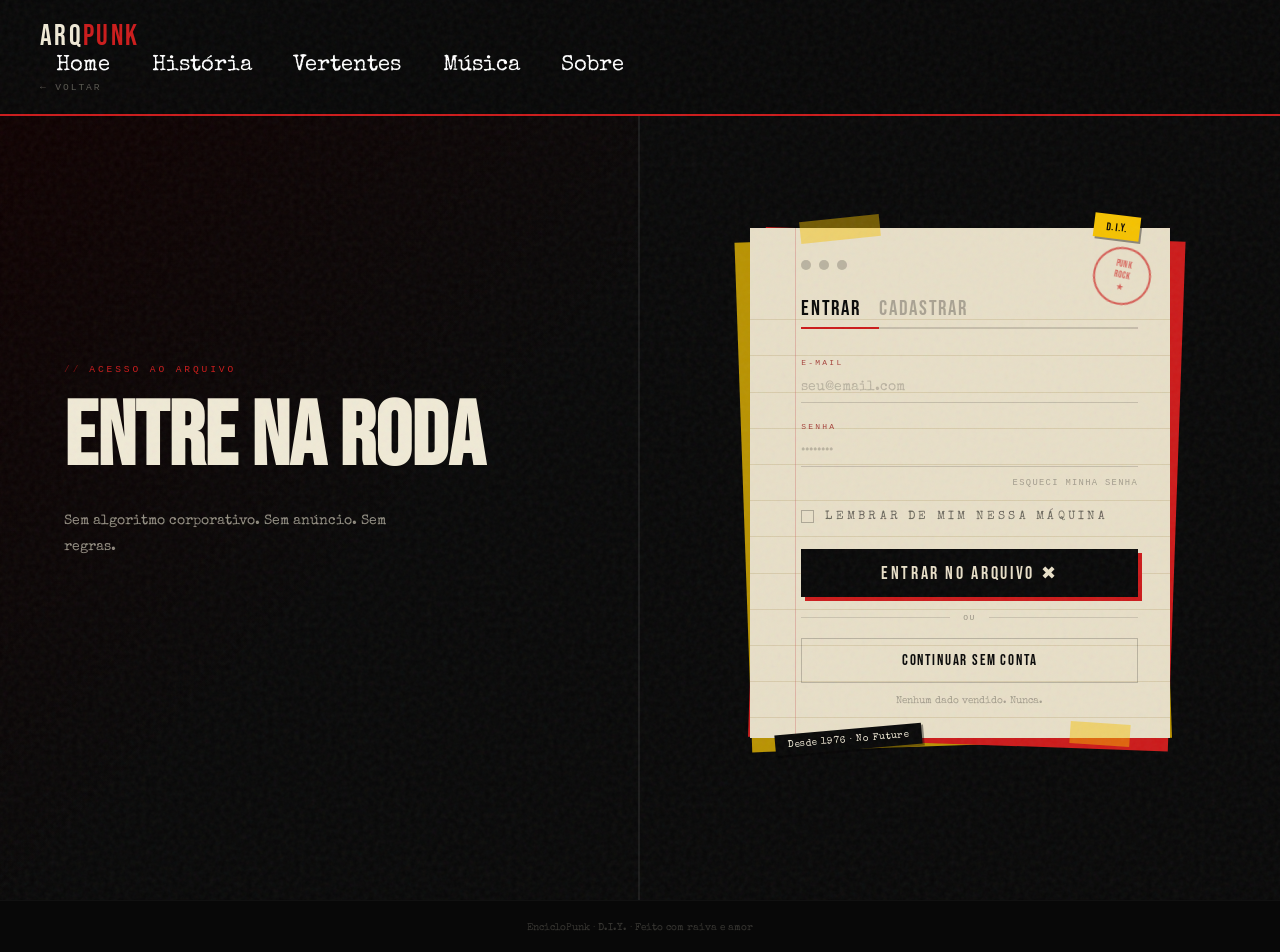
==== autenticacao.html @ 1556c8ba "Atualização home" ====
<!DOCTYPE html>
<html lang="pt-BR">
<head>
    <meta charset="UTF-8">
    <meta name="viewport" content="width=device-width, initial-scale=1.0">
    <link rel="stylesheet" href="styleautent.css">
    <link rel="shortcut icon" href="img/logobranca.png" type="image/x-icon">
    <title>Autentique-se | Enciclopunk</title>
    <link rel="preconnect" href="https://fonts.googleapis.com">
    <link rel="preconnect" href="https://fonts.gstatic.com" crossorigin>
    <link href="https://fonts.googleapis.com/css2?family=Special+Elite&display=swap" rel="stylesheet">
    <link href="https://fonts.googleapis.com/css2?family=Bebas+Neue&family=Special+Elite&display=swap" rel="stylesheet">
</head>
<body>
    <body>

  <header class="header">
        <section>
        <a href="index.html" class="logo">Arq<span>Punk</span></a>

        <nav class="navbar">
            <a href="./index.html">Home</a>
            <a href="./historia.html">História</a>
            <a href="./vertentes.html">Vertentes</a>
            <a href="./musica.html">Música</a>
            <a href="./sobre.html">Sobre</a>
        </nav>

        <a href="index.html" class="back-link">← Voltar</a>
           
        </div>
    </header>
 
<main>
 
  <!-- ESQUERDA -->
  <div class="left-panel">
    <div class="manifesto-tag">Acesso ao arquivo</div>
    <h1 class="manifesto-title">
      <span class="line-white">ENTRE NA RODA</span>
    </h1>
    <p class="manifesto-text">
      Sem algoritmo corporativo. Sem anúncio. Sem regras.
    </p>
    
  </div>
 
  <!-- DIREITA -->
  <div class="right-panel">
    <div class="card-wrapper">
      <div class="card-shadow-yellow"></div>
      <div class="card-shadow-red"></div>
      <div class="tape t1"></div>
      <div class="tape t2"></div>
      <div class="sticker s1">D.I.Y.</div>
      <div class="sticker s2">Desde 1976 · No Future</div>
 
      <div class="card">
        <div class="stamp">PUNK<br>ROCK<br>★</div>
        <div class="card-inner">
          <div class="holes">
            <div class="hole"></div><div class="hole"></div><div class="hole"></div>
          </div>
 
          <div class="tabs">
            <button class="tab active" onclick="switchTab('login')">Entrar</button>
            <button class="tab" onclick="switchTab('cadastro')">Cadastrar</button>
          </div>
 
          <!-- ===== LOGIN ===== -->
          <form class="form active" id="form-login" onsubmit="return false;">
            <div class="field">
              <label>E-mail</label>
              <input type="email" placeholder="seu@email.com">
            </div>
            <div class="field">
              <label>Senha</label>
              <input type="password" placeholder="••••••••">
            </div>
            <a href="#" class="form-link">Esqueci minha senha</a>
            <div class="check-row">
              <input type="checkbox" id="lembrar">
              <label class="check-text" for="lembrar">Lembrar de mim nessa máquina</label>
            </div>
            <button class="btn-submit">Entrar no Arquivo ✖</button>
            <div class="sep"><span>ou</span></div>
            <button class="btn-ghost" type="button">Continuar sem conta</button>
            <p class="form-note">Nenhum dado vendido. Nunca.</p>
          </form>
 
          <!-- ===== CADASTRO ===== -->
          <form class="form" id="form-cadastro" onsubmit="return false;">
 
            <!-- Indicador de steps -->
            <div class="step-indicator visible" id="step-indicator">
              <div class="step-dot active" id="dot-1">1</div>
              <div class="step-line"></div>
              <div class="step-dot" id="dot-2">2</div>
              <div class="step-line"></div>
              <div class="step-dot" id="dot-3">3</div>
              <span class="step-label" id="step-label">Conta</span>
            </div>
 
            <!-- STEP 1 — Dados básicos -->
            <div class="step active" id="step-1">
              <div class="field">
                <label>Como te chamam</label>
                <input type="text" placeholder="Seu nome ou apelido">
              </div>
              <div class="field">
                <label>E-mail</label>
                <input type="email" placeholder="seu@email.com">
              </div>
              <div class="field-row">
                <div class="field">
                  <label>Senha</label>
                  <input type="password" placeholder="Mín. 8 caracteres">
                </div>
                <div class="field">
                  <label>Confirmar</label>
                  <input type="password" placeholder="Repita">
                </div>
              </div>
              <button class="btn-next" type="button" onclick="goStep(2)">Próximo →</button>
            </div>
 
            <!-- STEP 2 — Estilos favoritos -->
            <div class="step" id="step-2">
              <div>
                <div class="tag-section-label">Seus estilos favoritos</div>
                <div class="tag-hint">Selecione quantos quiser</div>
                <div class="tag-cloud" id="estilos-cloud">
                  <button type="button" class="tag-btn" onclick="toggleTag(this)">Punk Clássico</button>
                  <button type="button" class="tag-btn" onclick="toggleTag(this)">Hardcore</button>
                  <button type="button" class="tag-btn" onclick="toggleTag(this)">Oi!</button>
                  <button type="button" class="tag-btn" onclick="toggleTag(this)">Riot Grrrl</button>
                  <button type="button" class="tag-btn" onclick="toggleTag(this)">Crust</button>
                  <button type="button" class="tag-btn" onclick="toggleTag(this)">Street Punk</button>
                  <button type="button" class="tag-btn" onclick="toggleTag(this)">Post-Punk</button>
                  <button type="button" class="tag-btn" onclick="toggleTag(this)">Pop Punk</button>
                  <button type="button" class="tag-btn" onclick="toggleTag(this)">Punk Brasileiro</button>
                  <button type="button" class="tag-btn" onclick="toggleTag(this)">Anarcho Punk</button>
                  <button type="button" class="tag-btn" onclick="toggleTag(this)">Skate Punk</button>
                  <button type="button" class="tag-btn" onclick="toggleTag(this)">UK82</button>
                </div>
              </div>
              <div class="btn-nav-row">
                <button class="btn-back" type="button" onclick="goStep(1)">← Voltar</button>
                <button class="btn-next" type="button" onclick="goStep(3)">Próximo →</button>
              </div>
            </div>
 
            <!-- STEP 3 — Bandas favoritas -->
            <div class="step" id="step-3">
              <div>
                <div class="tag-section-label">Bandas que você curte</div>
                <div class="tag-hint">Clique nas sugestões ou adicione a sua</div>
                <div class="tag-cloud" style="margin-bottom: 0.8rem;" id="bandas-sugestoes">
                  <button type="button" class="tag-btn" onclick="addBandFromSuggestion(this)">Ramones</button>
                  <button type="button" class="tag-btn" onclick="addBandFromSuggestion(this)">Sex Pistols</button>
                  <button type="button" class="tag-btn" onclick="addBandFromSuggestion(this)">The Clash</button>
                  <button type="button" class="tag-btn" onclick="addBandFromSuggestion(this)">Black Flag</button>
                  <button type="button" class="tag-btn" onclick="addBandFromSuggestion(this)">Dead Kennedys</button>
                  <button type="button" class="tag-btn" onclick="addBandFromSuggestion(this)">Misfits</button>
                  <button type="button" class="tag-btn" onclick="addBandFromSuggestion(this)">Bikini Kill</button>
                  <button type="button" class="tag-btn" onclick="addBandFromSuggestion(this)">Ratos de Porão</button>
                  <button type="button" class="tag-btn" onclick="addBandFromSuggestion(this)">Garotos Podres</button>
                  <button type="button" class="tag-btn" onclick="addBandFromSuggestion(this)">Buzzcocks</button>
                </div>
 
                <!-- Campo livre -->
                <div class="field">
                  <label>Adicionar outra banda</label>
                  <div class="band-input-row">
                    <input type="text" id="banda-input" placeholder="Nome da banda..." onkeydown="if(event.key==='Enter'){event.preventDefault();addBand();}">
                    <button type="button" class="add-btn" onclick="addBand()">+ Add</button>
                  </div>
                </div>
 
                <!-- Bandas adicionadas -->
                <div class="added-bands" id="added-bands"></div>
              </div>
 
              <div class="check-row" style="margin-top: 0.3rem;">
                <input type="checkbox" id="termos">
                <label class="check-text" for="termos">
                  Li e aceito os <a href="#">termos</a> — sem letras miúdas, sem armadilha
                </label>
              </div>
 
              <div class="btn-nav-row">
                <button class="btn-back" type="button" onclick="goStep(2)">← Voltar</button>
                <button class="btn-next" type="button" onclick="submitForm()">Criar conta ✖</button>
              </div>
              <p class="form-note">Grátis. Sempre foi, sempre vai ser.</p>
            </div>
 
          </form>
 
        </div>
      </div>
    </div>
  </div>
 
</main>
 
<footer>
  <span class="footer-txt">EncicloPunk · D.I.Y. · Feito com raiva e amor</span>
</footer>
</body>
</html>
---- styleautent.css ----
:root {
    --black: #080808;
    --white: #f0ead6;
    --red: #cc1a1a;
    --yellow: #f5c200;
    --paper: #e8dfc8;
  }
 
  * { margin: 0; padding: 0; box-sizing: border-box; }
 
  body {
    background: var(--black);
    color: var(--white);
    font-family: 'Space Mono', monospace;
    min-height: 100vh;
    overflow-x: hidden;
  }
 
  body::after {
    content: '';
    position: fixed;
    inset: 0;
    background-image: url("data:image/svg+xml,%3Csvg viewBox='0 0 200 200' xmlns='http://www.w3.org/2000/svg'%3E%3Cfilter id='noise'%3E%3CfeTurbulence type='fractalNoise' baseFrequency='0.85' numOctaves='4' stitchTiles='stitch'/%3E%3C/filter%3E%3Crect width='100%25' height='100%25' filter='url(%23noise)' opacity='1'/%3E%3C/svg%3E");
    opacity: 0.06;
    pointer-events: none;
    z-index: 9999;
  }
 
  header {
    position: fixed;
    top: 0; left: 0; right: 0;
    z-index: 100;
    padding: 1.2rem 2.5rem;
    display: flex;
    align-items: center;
    justify-content: space-between;
    border-bottom: 2px solid var(--red);
    background: rgba(8,8,8,0.92);
    backdrop-filter: blur(3px);
  }
 
  .logo {
    font-family: 'Bebas Neue', sans-serif;
    font-size: 1.8rem;
    letter-spacing: 0.08em;
    color: var(--white);
    text-decoration: none;
  }
  .logo span { color: var(--red); }

  .navbar a {
  font-family: "Special Elite", system-ui;
  margin: 0 1rem;
  font-size: 1.4rem;
  color: #fff;
  position: relative;
  text-decoration: none;
}

.navbar a:hover {
  color: var(--vermelho);
  font-size: 1.5rem;
}

.navbar a::after {
  content: '';
  position: absolute;
  bottom: -3px;
  left: 0;
  width: 0;
  height: 1px;
  background: var(--vermelho);
  transition: width 0.3s;
}

.navbar a:hover::after { width: 100%; }
 
  .back-link {
    font-size: 0.6rem;
    letter-spacing: 0.2em;
    text-transform: uppercase;
    color: var(--white);
    text-decoration: none;
    opacity: 0.35;
    transition: opacity 0.2s, color 0.2s;
  }
  .back-link:hover { opacity: 1; color: var(--red); }
 
  main {
    min-height: 100vh;
    display: grid;
    grid-template-columns: 1fr 1fr;
    position: relative;
    z-index: 1;
    padding-top: 65px;
  }
 
  /* ESQUERDA */
  .left-panel {
    display: flex;
    flex-direction: column;
    justify-content: center;
    padding: 4rem 3rem 4rem 4rem;
    border-right: 2px solid #1a1a1a;
    position: relative;
    overflow: hidden;
  }
  .left-panel::before {
    content: '';
    position: absolute; inset: 0;
    background: linear-gradient(135deg, #0f0000 0%, transparent 60%);
    pointer-events: none;
  }
 
  .manifesto-tag {
    font-size: 0.6rem;
    letter-spacing: 0.3em;
    text-transform: uppercase;
    color: var(--red);
    margin-bottom: 1.5rem;
    display: flex;
    align-items: center;
    gap: 0.5rem;
    position: relative;
  }
  .manifesto-tag::before { content: '//'; opacity: 0.5; }
 
  .manifesto-title {
    font-family: 'Bebas Neue', sans-serif;
    font-size: clamp(4rem, 7vw, 7rem);
    line-height: 0.88;
    margin-bottom: 2rem;
    position: relative;
  }
 
  .manifesto-text {
    font-family: 'Special Elite', cursive;
    font-size: 0.9rem;
    line-height: 1.8;
    opacity: 0.6;
    max-width: 340px;
    margin-bottom: 2.5rem;
    position: relative;
  }
 
  /* DIREITA */
  .right-panel {
    display: flex;
    flex-direction: column;
    justify-content: center;
    align-items: center;
    padding: 3rem;
    position: relative;
    overflow-y: auto;
  }
 
  .card-wrapper {
    position: relative;
    width: 100%;
    max-width: 420px;
  }
 
  .card-shadow-yellow {
    position: absolute; inset: 0;
    background: var(--yellow);
    transform: rotate(-2deg) translate(-7px, 7px);
    z-index: 0; opacity: 0.75;
  }
  .card-shadow-red {
    position: absolute; inset: 0;
    background: var(--red);
    transform: rotate(2deg) translate(7px, 6px);
    z-index: 0;
  }
 
  .tape {
    position: absolute;
    background: rgba(245,194,0,0.45);
    z-index: 5; pointer-events: none;
  }
  .tape.t1 { width: 80px; height: 22px; top: -10px; left: 50px; transform: rotate(-6deg); }
  .tape.t2 { width: 60px; height: 22px; bottom: -8px; right: 40px; transform: rotate(4deg); }
 
  .sticker {
    position: absolute;
    font-family: 'Bebas Neue', sans-serif;
    font-size: 0.7rem;
    letter-spacing: 0.1em;
    padding: 0.35rem 0.8rem;
    box-shadow: 2px 2px 0 rgba(0,0,0,0.4);
    z-index: 6; pointer-events: none;
  }
  .sticker.s1 { background: var(--yellow); color: var(--black); top: -13px; right: 30px; transform: rotate(7deg); }
  .sticker.s2 { background: var(--black); color: var(--white); bottom: -13px; left: 25px; transform: rotate(-5deg); font-family: 'Special Elite', cursive; font-size: 0.6rem; letter-spacing: 0.05em; }
 
  .stamp {
    position: absolute;
    top: 1.2rem; right: 1.2rem;
    width: 58px; height: 58px;
    border: 2px solid var(--red);
    border-radius: 50%;
    display: flex; align-items: center; justify-content: center;
    text-align: center;
    font-family: 'Bebas Neue', sans-serif;
    font-size: 0.55rem; color: var(--red);
    letter-spacing: 0.05em;
    transform: rotate(12deg);
    opacity: 0.65; line-height: 1.3;
    z-index: 3; pointer-events: none;
  }
 
  .card {
    position: relative; z-index: 2;
    background: var(--paper);
    color: var(--black);
    padding: 2rem 2rem 2rem 2rem;
    animation: cardIn 0.5s ease forwards;
    overflow: hidden;
  }
 
  @keyframes cardIn {
    from { opacity: 0; transform: translateY(16px) rotate(-0.5deg); }
    to { opacity: 1; transform: translateY(0) rotate(0deg); }
  }
 
  .card::before {
    content: '';
    position: absolute; inset: 0;
    background-image: repeating-linear-gradient(
      transparent, transparent 2.2rem,
      rgba(200,184,144,0.5) 2.2rem,
      rgba(200,184,144,0.5) calc(2.2rem + 1px)
    );
    top: 3.5rem; pointer-events: none;
  }
  .card::after {
    content: '';
    position: absolute; top: 0; bottom: 0; left: 2.8rem;
    width: 1px;
    background: rgba(204,100,100,0.35);
    pointer-events: none;
  }
 
  .card-inner { position: relative; z-index: 1; padding-left: 1.2rem; }
 
  .holes { display: flex; gap: 0.5rem; margin-bottom: 1.2rem; }
  .hole {
    width: 10px; height: 10px;
    border-radius: 50%;
    background: var(--black);
    opacity: 0.2;
    box-shadow: inset 0 1px 3px rgba(0,0,0,0.4);
  }
 
  /* TABS */
  .tabs { display: flex; border-bottom: 2px solid rgba(0,0,0,0.15); margin-bottom: 1.8rem; }
  .tab {
    font-family: 'Bebas Neue', sans-serif;
    font-size: 1.3rem; letter-spacing: 0.08em;
    padding: 0.4rem 1.2rem 0.4rem 0;
    background: transparent; border: none;
    color: var(--black); opacity: 0.28;
    cursor: crosshair; outline: none;
    transition: opacity 0.2s; position: relative;
  }
  .tab.active { opacity: 1; }
  .tab.active::after {
    content: '';
    position: absolute; bottom: -2px; left: 0;
    width: 100%; height: 2px;
    background: var(--red);
  }
  .tab:not(.active):hover { opacity: 0.55; }
 
  /* STEP INDICATOR — só no cadastro */
  .step-indicator {
    display: none;
    align-items: center;
    gap: 0.4rem;
    margin-bottom: 1.4rem;
  }
  .step-indicator.visible { display: flex; }
 
  .step-dot {
    width: 22px; height: 22px;
    border: 1.5px solid rgba(0,0,0,0.2);
    border-radius: 50%;
    display: flex; align-items: center; justify-content: center;
    font-family: 'Bebas Neue', sans-serif;
    font-size: 0.7rem;
    color: var(--black);
    opacity: 0.3;
    transition: all 0.2s;
    cursor: default;
  }
  .step-dot.active { opacity: 1; background: var(--black); color: var(--paper); border-color: var(--black); }
  .step-dot.done { opacity: 1; background: var(--red); color: white; border-color: var(--red); }
 
  .step-line { flex: 1; height: 1px; background: rgba(0,0,0,0.12); }
 
  .step-label {
    font-size: 0.5rem;
    letter-spacing: 0.2em;
    text-transform: uppercase;
    color: var(--black);
    opacity: 0.4;
    font-family: 'Space Mono', monospace;
    margin-left: 0.3rem;
  }
 
  /* FORMS */
  .form { display: none; flex-direction: column; gap: 1.2rem; }
  .form.active { display: flex; animation: formIn 0.25s ease forwards; }
 
  /* STEPS dentro do cadastro */
  .step { display: none; flex-direction: column; gap: 1.2rem; }
  .step.active { display: flex; animation: formIn 0.25s ease forwards; }
 
  @keyframes formIn {
    from { opacity: 0; transform: translateX(6px); }
    to { opacity: 1; transform: translateX(0); }
  }
 
  .field { display: flex; flex-direction: column; gap: 0.3rem; }
 
  label {
    font-size: 0.5rem;
    letter-spacing: 0.28em;
    text-transform: uppercase;
    color: #8a0000;
    font-family: 'Space Mono', monospace;
    opacity: 0.7;
  }
 
  input[type="text"],
  input[type="email"],
  input[type="password"] {
    background: transparent; border: none;
    border-bottom: 1px solid rgba(0,0,0,0.15);
    padding: 0.45rem 0;
    font-family: 'Special Elite', cursive;
    font-size: 1rem; color: var(--black);
    outline: none; transition: border-color 0.2s;
    cursor: text; width: 100%;
  }
  input[type="text"]:focus,
  input[type="email"]:focus,
  input[type="password"]:focus { border-bottom-color: var(--red); }
  input::placeholder { color: rgba(0,0,0,0.2); font-size: 0.85rem; }
 
  .field-row { display: grid; grid-template-columns: 1fr 1fr; gap: 1.2rem; }
 
  .form-link {
    font-size: 0.55rem; letter-spacing: 0.15em;
    text-transform: uppercase; color: var(--black);
    text-decoration: none; opacity: 0.3;
    transition: opacity 0.2s, color 0.2s;
    font-family: 'Space Mono', monospace;
    align-self: flex-end; margin-top: -0.5rem;
  }
  .form-link:hover { opacity: 1; color: var(--red); }
 
  /* TAGS CLICÁVEIS — estilos e bandas */
  .tag-section-label {
    font-size: 0.5rem;
    letter-spacing: 0.28em;
    text-transform: uppercase;
    color: #8a0000;
    font-family: 'Space Mono', monospace;
    opacity: 0.7;
    margin-bottom: 0.1rem;
  }
 
  .tag-hint {
    font-family: 'Special Elite', cursive;
    font-size: 0.65rem;
    opacity: 0.4;
    color: var(--black);
    margin-bottom: 0.6rem;
    margin-top: -0.1rem;
  }
 
  .tag-cloud {
    display: flex;
    flex-wrap: wrap;
    gap: 0.45rem;
  }
 
  .tag-btn {
    border: 1px solid rgba(0,0,0,0.2);
    padding: 0.3rem 0.7rem;
    font-size: 0.6rem;
    letter-spacing: 0.1em;
    text-transform: uppercase;
    cursor: crosshair;
    transition: all 0.15s;
    font-family: 'Space Mono', monospace;
    background: transparent;
    color: var(--black);
    outline: none;
  }
  .tag-btn:hover { border-color: var(--black); background: rgba(0,0,0,0.06); }
  .tag-btn.selected {
    background: var(--black);
    color: var(--paper);
    border-color: var(--black);
    box-shadow: 2px 2px 0 var(--red);
  }
 
  /* Input de banda livre */
  .band-input-row {
    display: flex;
    gap: 0.5rem;
    align-items: flex-end;
  }
  .band-input-row input { flex: 1; }
  .add-btn {
    background: var(--black);
    color: var(--paper);
    border: none;
    padding: 0.45rem 0.8rem;
    font-family: 'Bebas Neue', sans-serif;
    font-size: 0.9rem;
    letter-spacing: 0.08em;
    cursor: crosshair;
    outline: none;
    transition: all 0.15s;
    white-space: nowrap;
    flex-shrink: 0;
  }
  .add-btn:hover { background: var(--red); }
 
  .added-bands {
    display: flex;
    flex-wrap: wrap;
    gap: 0.4rem;
    min-height: 0;
  }
 
  .added-tag {
    background: var(--red);
    color: var(--white);
    padding: 0.25rem 0.6rem;
    font-size: 0.6rem;
    font-family: 'Space Mono', monospace;
    letter-spacing: 0.08em;
    display: flex;
    align-items: center;
    gap: 0.4rem;
    animation: tagPop 0.2s ease forwards;
  }
  @keyframes tagPop {
    from { opacity: 0; transform: scale(0.85); }
    to { opacity: 1; transform: scale(1); }
  }
  .added-tag button {
    background: none; border: none;
    color: var(--white); cursor: crosshair;
    font-size: 0.65rem; opacity: 0.6;
    padding: 0; outline: none;
    transition: opacity 0.15s;
  }
  .added-tag button:hover { opacity: 1; }
 
  /* Checkbox */
  .check-row { display: flex; align-items: flex-start; gap: 0.7rem; cursor: crosshair; }
  .check-row input[type="checkbox"] {
    width: 13px; height: 13px; min-width: 13px;
    appearance: none;
    border: 1px solid rgba(0,0,0,0.25);
    cursor: crosshair; position: relative; margin-top: 2px;
    transition: all 0.15s; background: transparent;
  }
  .check-row input[type="checkbox"]:checked { background: var(--red); border-color: var(--red); }
  .check-row input[type="checkbox"]:checked::after {
    content: '✕';
    position: absolute; top: 50%; left: 50%;
    transform: translate(-50%, -50%);
    color: white; font-size: 0.5rem; font-weight: bold;
  }
  .check-text {
    font-family: 'Special Elite', cursive;
    font-size: 0.72rem; line-height: 1.5;
    opacity: 0.55; color: var(--black);
  }
  .check-text a { color: var(--red); text-decoration: none; }
 
  /* BOTÕES */
  .btn-submit {
    background: var(--black); color: var(--paper);
    border: none; padding: 0.85rem 0;
    font-family: 'Bebas Neue', sans-serif;
    font-size: 1.1rem; letter-spacing: 0.15em;
    cursor: crosshair; width: 100%;
    transition: transform 0.15s, box-shadow 0.15s;
    outline: none; box-shadow: 4px 4px 0 var(--red);
    margin-top: 0.3rem;
  }
  .btn-submit:hover { transform: translate(-2px, -2px); box-shadow: 6px 6px 0 var(--red); }
  .btn-submit:active { transform: translate(2px, 2px); box-shadow: 2px 2px 0 var(--red); }
 
  .btn-nav-row { display: flex; gap: 0.8rem; margin-top: 0.3rem; }
 
  .btn-back {
    background: transparent; color: var(--black);
    border: 1px solid rgba(0,0,0,0.2);
    padding: 0.85rem 0;
    font-family: 'Bebas Neue', sans-serif;
    font-size: 1rem; letter-spacing: 0.12em;
    cursor: crosshair; width: 40%;
    transition: all 0.15s; outline: none;
  }
  .btn-back:hover { border-color: var(--black); }
 
  .btn-next {
    background: var(--black); color: var(--paper);
    border: none; padding: 0.85rem 0;
    font-family: 'Bebas Neue', sans-serif;
    font-size: 1rem; letter-spacing: 0.12em;
    cursor: crosshair; flex: 1;
    transition: transform 0.15s, box-shadow 0.15s;
    outline: none; box-shadow: 4px 4px 0 var(--red);
  }
  .btn-next:hover { transform: translate(-2px, -2px); box-shadow: 6px 6px 0 var(--red); }
 
  .sep { display: flex; align-items: center; gap: 0.8rem; margin: -0.2rem 0; }
  .sep::before, .sep::after { content: ''; flex: 1; height: 1px; background: rgba(0,0,0,0.12); }
  .sep span { font-size: 0.5rem; letter-spacing: 0.2em; text-transform: uppercase; opacity: 0.35; color: var(--black); }
 
  .btn-ghost {
    background: transparent; color: var(--black);
    border: 1px solid rgba(0,0,0,0.2);
    padding: 0.75rem 0;
    font-family: 'Bebas Neue', sans-serif;
    font-size: 0.95rem; letter-spacing: 0.12em;
    cursor: crosshair; width: 100%;
    transition: all 0.15s; outline: none;
  }
  .btn-ghost:hover { border-color: var(--black); background: rgba(0,0,0,0.05); }
 
  .form-note {
    font-family: 'Special Elite', cursive;
    font-size: 0.65rem; opacity: 0.3;
    text-align: center; color: var(--black);
    margin-top: -0.4rem;
  }
 
  footer {
    position: relative; z-index: 10;
    padding: 1rem 2.5rem;
    border-top: 1px solid #111;
    text-align: center;
  }
  .footer-txt { font-family: 'Special Elite', cursive; font-size: 0.65rem; opacity: 0.2; }
 
  @media (max-width: 768px) {
    main { grid-template-columns: 1fr; }
    .left-panel { display: none; }
    .right-panel { padding: 2rem 1.5rem; }
    .card-wrapper { max-width: 100%; }
  }
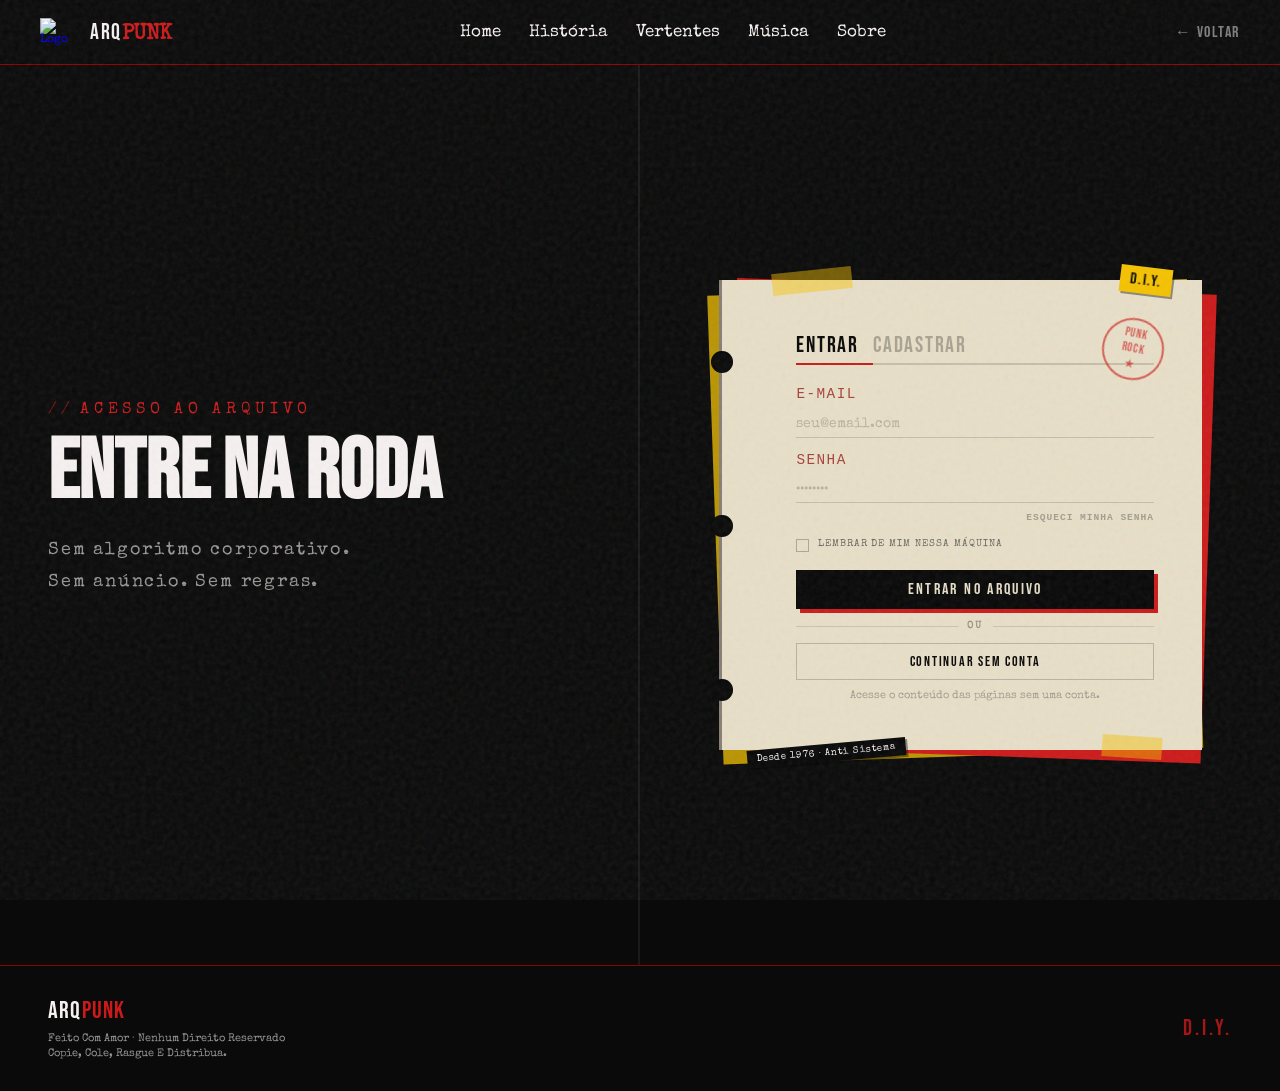
==== commit 43a7942b: "vetor no cadastro" ====
--- a/autenticacao.html
+++ b/autenticacao.html
@@ -8,204 +8,184 @@
     <title>Autentique-se | Enciclopunk</title>
     <link rel="preconnect" href="https://fonts.googleapis.com">
     <link rel="preconnect" href="https://fonts.gstatic.com" crossorigin>
-    <link href="https://fonts.googleapis.com/css2?family=Special+Elite&display=swap" rel="stylesheet">
     <link href="https://fonts.googleapis.com/css2?family=Bebas+Neue&family=Special+Elite&display=swap" rel="stylesheet">
 </head>
+
 <body>
-    <body>
 
   <header class="header">
-        <section>
-        <a href="index.html" class="logo">Arq<span>Punk</span></a>
+    <section>
+      <a href="index.html" class="logo-container">
+        <img src="./img/logobranca.png" alt="Logo" class="logo-img">
+        <span class="logo-text">Arq<span>Punk</span></span>
+      </a>
+      <nav class="navbar">
+        <a href="./index.html">Home</a>
+        <a href="./historia.html">História</a>
+        <a href="./vertentes.html">Vertentes</a>
+        <a href="./musica.html">Música</a>
+        <a href="./sobre.html">Sobre</a>
+      </nav>
+      <a href="index.html" class="back-link">← Voltar</a>
+    </section>
+  </header>
 
-        <nav class="navbar">
-            <a href="./index.html">Home</a>
-            <a href="./historia.html">História</a>
-            <a href="./vertentes.html">Vertentes</a>
-            <a href="./musica.html">Música</a>
-            <a href="./sobre.html">Sobre</a>
-        </nav>
+  <main>
 
-        <a href="index.html" class="back-link">← Voltar</a>
-           
-        </div>
-    </header>
- 
-<main>
- 
-  <!-- ESQUERDA -->
-  <div class="left-panel">
-    <div class="manifesto-tag">Acesso ao arquivo</div>
-    <h1 class="manifesto-title">
-      <span class="line-white">ENTRE NA RODA</span>
-    </h1>
-    <p class="manifesto-text">
-      Sem algoritmo corporativo. Sem anúncio. Sem regras.
-    </p>
-    
-  </div>
- 
-  <!-- DIREITA -->
-  <div class="right-panel">
-    <div class="card-wrapper">
-      <div class="card-shadow-yellow"></div>
-      <div class="card-shadow-red"></div>
-      <div class="tape t1"></div>
-      <div class="tape t2"></div>
-      <div class="sticker s1">D.I.Y.</div>
-      <div class="sticker s2">Desde 1976 · No Future</div>
- 
-      <div class="card">
-        <div class="stamp">PUNK<br>ROCK<br>★</div>
-        <div class="card-inner">
-          <div class="holes">
-            <div class="hole"></div><div class="hole"></div><div class="hole"></div>
-          </div>
- 
-          <div class="tabs">
-            <button class="tab active" onclick="switchTab('login')">Entrar</button>
-            <button class="tab" onclick="switchTab('cadastro')">Cadastrar</button>
-          </div>
- 
-          <!-- ===== LOGIN ===== -->
-          <form class="form active" id="form-login" onsubmit="return false;">
-            <div class="field">
-              <label>E-mail</label>
-              <input type="email" placeholder="seu@email.com">
+    <!-- ESQUERDA -->
+    <div class="left-painel">
+      <div class="title-tag">Acesso ao arquivo</div>
+      <h1 class="title-left">
+        <span class="line-white">ENTRE NA RODA</span>
+      </h1>
+      <p class="title-text">
+        Sem algoritmo corporativo. Sem anúncio. Sem regras.
+      </p>
+    </div>
+
+    <!-- DIREITA -->
+    <div class="right-painel">
+      <div class="folha-papel">
+        <span class="furo"></span>
+        <span class="furo"></span>
+        <span class="furo"></span>
+
+        <div class="card-sombra-amarela"></div>
+        <div class="card-sombra-vermelha"></div>
+        <div class="fita f1"></div>
+        <div class="fita f2"></div>
+        <div class="sticker s1">D.I.Y.</div>
+        <div class="sticker s2">Desde 1976 · Anti Sistema</div>
+
+        <div class="card">
+          <div class="carimbo">PUNK<br>ROCK<br>★</div>
+          <div class="card-inner">
+
+            <div class="tabs">
+              <button class="tab active" onclick="switchTab('login')">Entrar</button>
+              <button class="tab" onclick="switchTab('cadastro')">Cadastrar</button>
             </div>
-            <div class="field">
-              <label>Senha</label>
-              <input type="password" placeholder="••••••••">
-            </div>
-            <a href="#" class="form-link">Esqueci minha senha</a>
-            <div class="check-row">
-              <input type="checkbox" id="lembrar">
-              <label class="check-text" for="lembrar">Lembrar de mim nessa máquina</label>
-            </div>
-            <button class="btn-submit">Entrar no Arquivo ✖</button>
-            <div class="sep"><span>ou</span></div>
-            <button class="btn-ghost" type="button">Continuar sem conta</button>
-            <p class="form-note">Nenhum dado vendido. Nunca.</p>
-          </form>
- 
-          <!-- ===== CADASTRO ===== -->
-          <form class="form" id="form-cadastro" onsubmit="return false;">
- 
-            <!-- Indicador de steps -->
-            <div class="step-indicator visible" id="step-indicator">
-              <div class="step-dot active" id="dot-1">1</div>
-              <div class="step-line"></div>
-              <div class="step-dot" id="dot-2">2</div>
-              <div class="step-line"></div>
-              <div class="step-dot" id="dot-3">3</div>
-              <span class="step-label" id="step-label">Conta</span>
-            </div>
- 
-            <!-- STEP 1 — Dados básicos -->
-            <div class="step active" id="step-1">
-              <div class="field">
-                <label>Como te chamam</label>
-                <input type="text" placeholder="Seu nome ou apelido">
-              </div>
+
+            <!-- LOGIN -->
+            <form class="form active" id="form-login" onsubmit="return false;">
               <div class="field">
                 <label>E-mail</label>
                 <input type="email" placeholder="seu@email.com">
               </div>
-              <div class="field-row">
+              <div class="field">
+                <label>Senha</label>
+                <input type="password" placeholder="••••••••">
+              </div>
+              <a href="#" class="form-link">Esqueci minha senha</a>
+              <div class="check-row">
+                <input type="checkbox" id="lembrar">
+                <label class="check-text" for="lembrar">Lembrar de mim nessa máquina</label>
+              </div>
+              <button class="btn-submit" onclick="fazerLogin()">Entrar no Arquivo</button>
+              <div class="sep"><span>ou</span></div>
+              <button class="btn-ghost" type="button" onclick="window.location.href='index.html'">Continuar sem conta</button>
+              <p class="form-note">Acesse o conteúdo das páginas sem uma conta.</p>
+            </form>
+
+            <!-- CADASTRO -->
+            <form class="form" id="form-cadastro" onsubmit="return false;">
+
+              <div class="step-indicator visible" id="step-indicator">
+                <div class="step-dot active" id="dot-1">1</div>
+                <div class="step-line"></div>
+                <div class="step-dot" id="dot-2">2</div>
+                <div class="step-line"></div>
+                <div class="step-dot" id="dot-3">3</div>
+                <span class="step-label" id="step-label">Conta</span>
+              </div>
+
+              <!-- STEP 1 -->
+              <div class="step active" id="step-1">
                 <div class="field">
-                  <label>Senha</label>
-                  <input type="password" placeholder="Mín. 8 caracteres">
+                  <label>Como te chamam</label>
+                  <input type="text" placeholder="Seu nome ou apelido">
                 </div>
                 <div class="field">
-                  <label>Confirmar</label>
-                  <input type="password" placeholder="Repita">
+                  <label>E-mail</label>
+                  <input type="email" placeholder="seu@email.com">
+                </div>
+                <div class="field-row">
+                  <div class="field">
+                    <label>Senha</label>
+                    <input type="password" placeholder="Mín. 8 caracteres">
+                  </div>
+                  <div class="field">
+                    <label>Confirmar</label>
+                    <input type="password" placeholder="Repita">
+                  </div>
+                </div>
+                <button class="btn-next" type="button" onclick="goStep(2)">Próximo →</button>
+              </div>
+
+              <!-- STEP 2 -->
+              <div class="step" id="step-2">
+                <div>
+                  <div class="tag-section-label">Seus estilos favoritos</div>
+                  <div class="tag-hint">Selecione quantos quiser</div>
+                  <div class="tag-cloud" id="estilos-cloud"></div>
+                </div>
+                <div class="btn-nav-row">
+                  <button class="btn-back" type="button" onclick="goStep(1)">← Voltar</button>
+                  <button class="btn-next" type="button" onclick="goStep(3)">Próximo →</button>
                 </div>
               </div>
-              <button class="btn-next" type="button" onclick="goStep(2)">Próximo →</button>
-            </div>
- 
-            <!-- STEP 2 — Estilos favoritos -->
-            <div class="step" id="step-2">
-              <div>
-                <div class="tag-section-label">Seus estilos favoritos</div>
-                <div class="tag-hint">Selecione quantos quiser</div>
-                <div class="tag-cloud" id="estilos-cloud">
-                  <button type="button" class="tag-btn" onclick="toggleTag(this)">Punk Clássico</button>
-                  <button type="button" class="tag-btn" onclick="toggleTag(this)">Hardcore</button>
-                  <button type="button" class="tag-btn" onclick="toggleTag(this)">Oi!</button>
-                  <button type="button" class="tag-btn" onclick="toggleTag(this)">Riot Grrrl</button>
-                  <button type="button" class="tag-btn" onclick="toggleTag(this)">Crust</button>
-                  <button type="button" class="tag-btn" onclick="toggleTag(this)">Street Punk</button>
-                  <button type="button" class="tag-btn" onclick="toggleTag(this)">Post-Punk</button>
-                  <button type="button" class="tag-btn" onclick="toggleTag(this)">Pop Punk</button>
-                  <button type="button" class="tag-btn" onclick="toggleTag(this)">Punk Brasileiro</button>
-                  <button type="button" class="tag-btn" onclick="toggleTag(this)">Anarcho Punk</button>
-                  <button type="button" class="tag-btn" onclick="toggleTag(this)">Skate Punk</button>
-                  <button type="button" class="tag-btn" onclick="toggleTag(this)">UK82</button>
+
+              <!-- STEP 3 -->
+              <div class="step" id="step-3">
+                <div>
+                  <div class="tag-section-label">Bandas que você curte</div>
+                  <div class="tag-hint">Clique nas sugestões ou adicione a sua</div>
+                  <div class="tag-cloud" style="margin-bottom: 0.8rem;" id="bandas-sugestoes"></div>
+                  <div class="field">
+                    <label>Adicionar outra banda</label>
+                    <div class="band-input-row">
+                      <input type="text" id="banda-input" placeholder="Nome da banda..." onkeydown="if(event.key==='Enter'){event.preventDefault();addBand();}">
+                      <button type="button" class="add-btn" onclick="addBand()">+ Add</button>
+                    </div>
+                  </div>
+                  <div class="added-bands" id="added-bands"></div>
                 </div>
+                <div class="check-row" style="margin-top: 0.3rem;">
+                  <input type="checkbox" id="termos">
+                  <label class="check-text" for="termos">
+                    Li e aceito os <a href="#">termos</a> — sem letras miúdas, sem armadilha
+                  </label>
+                </div>
+                <div class="btn-nav-row">
+                  <button class="btn-back" type="button" onclick="goStep(2)">← Voltar</button>
+                  <button class="btn-next" type="button" onclick="submitForm()">Criar conta</button>
+                </div>
+                <p class="form-note">Explore tudo sobre o punk, e receba recomendações musicais do seu jeito.</p>
               </div>
-              <div class="btn-nav-row">
-                <button class="btn-back" type="button" onclick="goStep(1)">← Voltar</button>
-                <button class="btn-next" type="button" onclick="goStep(3)">Próximo →</button>
-              </div>
-            </div>
- 
-            <!-- STEP 3 — Bandas favoritas -->
-            <div class="step" id="step-3">
-              <div>
-                <div class="tag-section-label">Bandas que você curte</div>
-                <div class="tag-hint">Clique nas sugestões ou adicione a sua</div>
-                <div class="tag-cloud" style="margin-bottom: 0.8rem;" id="bandas-sugestoes">
-                  <button type="button" class="tag-btn" onclick="addBandFromSuggestion(this)">Ramones</button>
-                  <button type="button" class="tag-btn" onclick="addBandFromSuggestion(this)">Sex Pistols</button>
-                  <button type="button" class="tag-btn" onclick="addBandFromSuggestion(this)">The Clash</button>
-                  <button type="button" class="tag-btn" onclick="addBandFromSuggestion(this)">Black Flag</button>
-                  <button type="button" class="tag-btn" onclick="addBandFromSuggestion(this)">Dead Kennedys</button>
-                  <button type="button" class="tag-btn" onclick="addBandFromSuggestion(this)">Misfits</button>
-                  <button type="button" class="tag-btn" onclick="addBandFromSuggestion(this)">Bikini Kill</button>
-                  <button type="button" class="tag-btn" onclick="addBandFromSuggestion(this)">Ratos de Porão</button>
-                  <button type="button" class="tag-btn" onclick="addBandFromSuggestion(this)">Garotos Podres</button>
-                  <button type="button" class="tag-btn" onclick="addBandFromSuggestion(this)">Buzzcocks</button>
-                </div>
- 
-                <!-- Campo livre -->
-                <div class="field">
-                  <label>Adicionar outra banda</label>
-                  <div class="band-input-row">
-                    <input type="text" id="banda-input" placeholder="Nome da banda..." onkeydown="if(event.key==='Enter'){event.preventDefault();addBand();}">
-                    <button type="button" class="add-btn" onclick="addBand()">+ Add</button>
-                  </div>
-                </div>
- 
-                <!-- Bandas adicionadas -->
-                <div class="added-bands" id="added-bands"></div>
-              </div>
- 
-              <div class="check-row" style="margin-top: 0.3rem;">
-                <input type="checkbox" id="termos">
-                <label class="check-text" for="termos">
-                  Li e aceito os <a href="#">termos</a> — sem letras miúdas, sem armadilha
-                </label>
-              </div>
- 
-              <div class="btn-nav-row">
-                <button class="btn-back" type="button" onclick="goStep(2)">← Voltar</button>
-                <button class="btn-next" type="button" onclick="submitForm()">Criar conta ✖</button>
-              </div>
-              <p class="form-note">Grátis. Sempre foi, sempre vai ser.</p>
-            </div>
- 
-          </form>
- 
+
+            </form>
+
+          </div> 
         </div>
-      </div>
+      </div> 
+    </div> 
+
+  </main>
+
+  <footer class="footer">
+    <div class="footer-left">
+      <div class="footer-logo">Arq<span>Punk</span></div>
+      <p class="footer-desc">
+        Feito com amor · Nenhum direito reservado<br>
+        Copie, cole, rasgue e distribua.
+      </p>
     </div>
-  </div>
- 
-</main>
- 
-<footer>
-  <span class="footer-txt">EncicloPunk · D.I.Y. · Feito com raiva e amor</span>
-</footer>
+    <div class="footer-right">
+      <span class="footer-diy">D.I.Y.</span>
+    </div>
+  </footer>
+
+  <script src="./js/script.js"></script>
+
 </body>
-</html>+</html>
--- a/styleautent.css
+++ b/styleautent.css
@@ -1,58 +1,93 @@
  :root {
+    --bg: #0a0a0a;
+    --border: 0.15rem solid rgb(143, 0, 0);
+    --vermelho: #cc1a1a;
+    --white: #f6f1f1;
+    --paper: #e8dfc8;
+    --yellow: #f5c200;
     --black: #080808;
-    --white: #f0ead6;
-    --red: #cc1a1a;
-    --yellow: #f5c200;
-    --paper: #e8dfc8;
-  }
- 
-  * { margin: 0; padding: 0; box-sizing: border-box; }
- 
-  body {
-    background: var(--black);
+    font-size: 12px;
+  }
+
+* {
+    margin: 0;
+    padding: 0;
+    outline: none;
+    border: none;
+    text-decoration: none;
+    text-transform: capitalize;
+    transition: 0.2s linear; 
+}
+
+/* formatção site */
+section {
+    padding: 3rem 1rem;
+    margin: 0 auto;
+    max-width: 1200px;
+}
+
+body {
+    background-color: var(--bg);
+    font-family: "Special Elite", system-ui;
     color: var(--white);
-    font-family: 'Space Mono', monospace;
-    min-height: 100vh;
-    overflow-x: hidden;
-  }
- 
-  body::after {
+}
+
+/* EFEITO GRANULADO */
+  body::before {
     content: '';
     position: fixed;
     inset: 0;
     background-image: url("data:image/svg+xml,%3Csvg viewBox='0 0 200 200' xmlns='http://www.w3.org/2000/svg'%3E%3Cfilter id='noise'%3E%3CfeTurbulence type='fractalNoise' baseFrequency='0.85' numOctaves='4' stitchTiles='stitch'/%3E%3C/filter%3E%3Crect width='100%25' height='100%25' filter='url(%23noise)' opacity='1'/%3E%3C/svg%3E");
-    opacity: 0.06;
+    opacity: 0.080;
     pointer-events: none;
     z-index: 9999;
-  }
- 
-  header {
-    position: fixed;
-    top: 0; left: 0; right: 0;
-    z-index: 100;
-    padding: 1.2rem 2.5rem;
+  } 
+ 
+ header {
+    position: sticky;
+    top: 0;
+    left: 0;
+    right: 0;
+    z-index: 99;
+    /*Esse var surge como a referência capturada no root*/
+    border-bottom: var(--border);
+    backdrop-filter: blur(3px);
+}
+
+.header section {
     display: flex;
     align-items: center;
     justify-content: space-between;
-    border-bottom: 2px solid var(--red);
-    background: rgba(8,8,8,0.92);
-    backdrop-filter: blur(3px);
-  }
- 
-  .logo {
+    padding-top: 1.5rem;
+    padding-bottom: 1.5rem;
+}
+.logo-container {
+    display: flex;
+    align-items: center;
+    gap: 10px;
+    justify-content: space-between;
+    text-decoration: none;
+}
+
+.logo-img{
+    width: 40px;
+    height: auto;
+}
+  .logo-text {
     font-family: 'Bebas Neue', sans-serif;
     font-size: 1.8rem;
     letter-spacing: 0.08em;
     color: var(--white);
     text-decoration: none;
   }
-  .logo span { color: var(--red); }
+  .logo-text span { color: var(--vermelho); font-family: 'Special Elite', cursive; text-transform: uppercase; font-weight: bold; letter-spacing: -1px; }
+
 
   .navbar a {
   font-family: "Special Elite", system-ui;
   margin: 0 1rem;
   font-size: 1.4rem;
-  color: #fff;
+  color: var(--white);
   position: relative;
   text-decoration: none;
 }
@@ -72,31 +107,37 @@
   background: var(--vermelho);
   transition: width 0.3s;
 }
-
-.navbar a:hover::after { width: 100%; }
+.navbar a:hover::after { 
+  width: 100%; 
+}
  
   .back-link {
-    font-size: 0.6rem;
-    letter-spacing: 0.2em;
+    font-family: 'Bebas Neue', sans-serif;
+    font-size: 1.3rem;
+    letter-spacing: 0.1em;
     text-transform: uppercase;
     color: var(--white);
     text-decoration: none;
-    opacity: 0.35;
-    transition: opacity 0.2s, color 0.2s;
-  }
-  .back-link:hover { opacity: 1; color: var(--red); }
- 
+    opacity: 0.50;
+  }
+  .back-link:hover { 
+    opacity: 1; 
+    color: var(--vermelho);
+    font-size: 1.5rem; 
+    transition: opacity 0.2s, color 0.2s, font-size 0.2s;
+   }
+
   main {
     min-height: 100vh;
     display: grid;
     grid-template-columns: 1fr 1fr;
     position: relative;
     z-index: 1;
-    padding-top: 65px;
+
   }
  
   /* ESQUERDA */
-  .left-panel {
+  .left-painel {
     display: flex;
     flex-direction: column;
     justify-content: center;
@@ -112,20 +153,20 @@
     pointer-events: none;
   }
  
-  .manifesto-tag {
-    font-size: 0.6rem;
+  .title-tag {
+    font-size: 1.3rem;
     letter-spacing: 0.3em;
     text-transform: uppercase;
-    color: var(--red);
+    color: var(--vermelho);
     margin-bottom: 1.5rem;
     display: flex;
     align-items: center;
     gap: 0.5rem;
     position: relative;
   }
-  .manifesto-tag::before { content: '//'; opacity: 0.5; }
- 
-  .manifesto-title {
+  .title-tag::before { content: '//'; opacity: 0.5; }
+ 
+  .title-left {
     font-family: 'Bebas Neue', sans-serif;
     font-size: clamp(4rem, 7vw, 7rem);
     line-height: 0.88;
@@ -133,18 +174,20 @@
     position: relative;
   }
  
-  .manifesto-text {
+  .title-text {
     font-family: 'Special Elite', cursive;
-    font-size: 0.9rem;
+    font-size: 1.5rem;
     line-height: 1.8;
     opacity: 0.6;
     max-width: 340px;
     margin-bottom: 2.5rem;
     position: relative;
+    letter-spacing: 0.1em;
+    text-transform: none;
   }
  
   /* DIREITA */
-  .right-panel {
+  .right-painel {
     display: flex;
     flex-direction: column;
     justify-content: center;
@@ -154,55 +197,88 @@
     overflow-y: auto;
   }
  
-  .card-wrapper {
+  .folha-papel {
     position: relative;
     width: 100%;
     max-width: 420px;
-  }
- 
-  .card-shadow-yellow {
+    background: #e8dfc8;
+    border-left: 3px solid #33292986;
+    padding: 2rem 2rem 2rem 3rem;
+}
+
+.furo {
+    display: block;
+    width: 22px;
+    height: 22px;
+    border-radius: 50%;
+    background: var(--bg);
+    position: absolute;
+    left: -11px;
+    box-shadow: inset 0 2px 4px rgba(0,0,0,0.5);
+}
+
+/* posição de cada furo */
+.furo:nth-child(1) { top: 15%; }
+.furo:nth-child(2) { top: 50%; }
+.furo:nth-child(3) { top: 85%; }
+
+  .card-sombra-amarela {
     position: absolute; inset: 0;
     background: var(--yellow);
     transform: rotate(-2deg) translate(-7px, 7px);
-    z-index: 0; opacity: 0.75;
-  }
-  .card-shadow-red {
+    z-index: -1; opacity: 0.75;
+  }
+  .card-sombra-vermelha {
     position: absolute; inset: 0;
-    background: var(--red);
+    background: var(--vermelho);
     transform: rotate(2deg) translate(7px, 6px);
-    z-index: 0;
-  }
- 
-  .tape {
+    z-index: -1;
+  }
+ 
+  .fita {
     position: absolute;
     background: rgba(245,194,0,0.45);
     z-index: 5; pointer-events: none;
   }
-  .tape.t1 { width: 80px; height: 22px; top: -10px; left: 50px; transform: rotate(-6deg); }
-  .tape.t2 { width: 60px; height: 22px; bottom: -8px; right: 40px; transform: rotate(4deg); }
+  .fita.f1 { width: 80px; height: 22px; top: -10px; left: 50px; transform: rotate(-6deg); }
+  .fita.f2 { width: 60px; height: 22px; bottom: -8px; right: 40px; transform: rotate(4deg); }
  
   .sticker {
     position: absolute;
     font-family: 'Bebas Neue', sans-serif;
-    font-size: 0.7rem;
+    font-size: 1.3rem;
     letter-spacing: 0.1em;
     padding: 0.35rem 0.8rem;
     box-shadow: 2px 2px 0 rgba(0,0,0,0.4);
     z-index: 6; pointer-events: none;
   }
-  .sticker.s1 { background: var(--yellow); color: var(--black); top: -13px; right: 30px; transform: rotate(7deg); }
-  .sticker.s2 { background: var(--black); color: var(--white); bottom: -13px; left: 25px; transform: rotate(-5deg); font-family: 'Special Elite', cursive; font-size: 0.6rem; letter-spacing: 0.05em; }
- 
-  .stamp {
+  .sticker.s1 { 
+    background: var(--yellow); 
+    color: var(--black); 
+    top: -13px; 
+    right: 30px; 
+    transform: rotate(7deg); 
+  }
+  .sticker.s2 { 
+    background: var(--black); 
+    color: var(--white); 
+    bottom: -13px; left: 25px; 
+    transform: rotate(-5deg); 
+    font-family: 'Special Elite', cursive; 
+    font-size: 0.8rem; 
+    letter-spacing: 0.05em; 
+  }
+ 
+  .carimbo {
     position: absolute;
     top: 1.2rem; right: 1.2rem;
     width: 58px; height: 58px;
-    border: 2px solid var(--red);
+    border: 2px solid var(--vermelho);
     border-radius: 50%;
     display: flex; align-items: center; justify-content: center;
     text-align: center;
     font-family: 'Bebas Neue', sans-serif;
-    font-size: 0.55rem; color: var(--red);
+    font-size: 1rem; color: var(--vermelho);
     letter-spacing: 0.05em;
     transform: rotate(12deg);
     opacity: 0.65; line-height: 1.3;
@@ -213,54 +289,27 @@
     position: relative; z-index: 2;
     background: var(--paper);
     color: var(--black);
-    padding: 2rem 2rem 2rem 2rem;
+    padding: 2rem;
     animation: cardIn 0.5s ease forwards;
     overflow: hidden;
-  }
+}
  
   @keyframes cardIn {
     from { opacity: 0; transform: translateY(16px) rotate(-0.5deg); }
     to { opacity: 1; transform: translateY(0) rotate(0deg); }
   }
  
-  .card::before {
-    content: '';
-    position: absolute; inset: 0;
-    background-image: repeating-linear-gradient(
-      transparent, transparent 2.2rem,
-      rgba(200,184,144,0.5) 2.2rem,
-      rgba(200,184,144,0.5) calc(2.2rem + 1px)
-    );
-    top: 3.5rem; pointer-events: none;
-  }
-  .card::after {
-    content: '';
-    position: absolute; top: 0; bottom: 0; left: 2.8rem;
-    width: 1px;
-    background: rgba(204,100,100,0.35);
-    pointer-events: none;
-  }
- 
   .card-inner { position: relative; z-index: 1; padding-left: 1.2rem; }
- 
-  .holes { display: flex; gap: 0.5rem; margin-bottom: 1.2rem; }
-  .hole {
-    width: 10px; height: 10px;
-    border-radius: 50%;
-    background: var(--black);
-    opacity: 0.2;
-    box-shadow: inset 0 1px 3px rgba(0,0,0,0.4);
-  }
  
   /* TABS */
   .tabs { display: flex; border-bottom: 2px solid rgba(0,0,0,0.15); margin-bottom: 1.8rem; }
   .tab {
     font-family: 'Bebas Neue', sans-serif;
-    font-size: 1.3rem; letter-spacing: 0.08em;
+    font-size: 1.8rem; letter-spacing: 0.08em;
     padding: 0.4rem 1.2rem 0.4rem 0;
     background: transparent; border: none;
     color: var(--black); opacity: 0.28;
-    cursor: crosshair; outline: none;
+    outline: none;
     transition: opacity 0.2s; position: relative;
   }
   .tab.active { opacity: 1; }
@@ -268,7 +317,7 @@
     content: '';
     position: absolute; bottom: -2px; left: 0;
     width: 100%; height: 2px;
-    background: var(--red);
+    background: var(--vermelho);
   }
   .tab:not(.active):hover { opacity: 0.55; }
  
@@ -287,19 +336,28 @@
     border-radius: 50%;
     display: flex; align-items: center; justify-content: center;
     font-family: 'Bebas Neue', sans-serif;
-    font-size: 0.7rem;
+    font-size: 0.9rem;
     color: var(--black);
     opacity: 0.3;
     transition: all 0.2s;
     cursor: default;
   }
-  .step-dot.active { opacity: 1; background: var(--black); color: var(--paper); border-color: var(--black); }
-  .step-dot.done { opacity: 1; background: var(--red); color: white; border-color: var(--red); }
+  .step-dot.active { opacity: 1; 
+    background: var(--black);
+     color: var(--paper);
+      border-color: var(--black); 
+    }
+  .step-dot.done { 
+    opacity: 1; 
+    background: var(--vermelho); 
+    color: white; 
+    border-color: var(--vermelho); 
+  }
  
   .step-line { flex: 1; height: 1px; background: rgba(0,0,0,0.12); }
  
   .step-label {
-    font-size: 0.5rem;
+    font-size: 0.8rem;
     letter-spacing: 0.2em;
     text-transform: uppercase;
     color: var(--black);
@@ -321,11 +379,11 @@
     to { opacity: 1; transform: translateX(0); }
   }
  
-  .field { display: flex; flex-direction: column; gap: 0.3rem; }
+  .field { display: flex; flex-direction: column; gap: 0.8rem; }
  
   label {
-    font-size: 0.5rem;
-    letter-spacing: 0.28em;
+    font-size: 1.2rem;
+    letter-spacing: 0.10em;
     text-transform: uppercase;
     color: #8a0000;
     font-family: 'Space Mono', monospace;
@@ -339,31 +397,33 @@
     border-bottom: 1px solid rgba(0,0,0,0.15);
     padding: 0.45rem 0;
     font-family: 'Special Elite', cursive;
-    font-size: 1rem; color: var(--black);
+    font-size: 1.2rem; color: var(--black);
     outline: none; transition: border-color 0.2s;
     cursor: text; width: 100%;
+    text-transform: none ;
   }
   input[type="text"]:focus,
   input[type="email"]:focus,
-  input[type="password"]:focus { border-bottom-color: var(--red); }
-  input::placeholder { color: rgba(0,0,0,0.2); font-size: 0.85rem; }
+  input[type="password"]:focus { border-bottom-color: var(--vermelho); }
+  input::placeholder { color: rgba(0,0,0,0.2); font-size: 1.2rem; }
  
   .field-row { display: grid; grid-template-columns: 1fr 1fr; gap: 1.2rem; }
  
   .form-link {
-    font-size: 0.55rem; letter-spacing: 0.15em;
+    font-size: 0.80rem; letter-spacing: 0.10em;
     text-transform: uppercase; color: var(--black);
     text-decoration: none; opacity: 0.3;
+    font-weight: bold;
     transition: opacity 0.2s, color 0.2s;
     font-family: 'Space Mono', monospace;
     align-self: flex-end; margin-top: -0.5rem;
   }
-  .form-link:hover { opacity: 1; color: var(--red); }
+  .form-link:hover { opacity: 1; color: var(--vermelho); }
  
   /* TAGS CLICÁVEIS — estilos e bandas */
   .tag-section-label {
-    font-size: 0.5rem;
-    letter-spacing: 0.28em;
+    font-size: 1.2rem;
+    letter-spacing: 0.10em;
     text-transform: uppercase;
     color: #8a0000;
     font-family: 'Space Mono', monospace;
@@ -373,11 +433,12 @@
  
   .tag-hint {
     font-family: 'Special Elite', cursive;
-    font-size: 0.65rem;
+    font-size: 1rem;
     opacity: 0.4;
     color: var(--black);
     margin-bottom: 0.6rem;
     margin-top: -0.1rem;
+    text-transform: none;
   }
  
   .tag-cloud {
@@ -389,10 +450,9 @@
   .tag-btn {
     border: 1px solid rgba(0,0,0,0.2);
     padding: 0.3rem 0.7rem;
-    font-size: 0.6rem;
+    font-size: 1rem;
     letter-spacing: 0.1em;
     text-transform: uppercase;
-    cursor: crosshair;
     transition: all 0.15s;
     font-family: 'Space Mono', monospace;
     background: transparent;
@@ -404,7 +464,7 @@
     background: var(--black);
     color: var(--paper);
     border-color: var(--black);
-    box-shadow: 2px 2px 0 var(--red);
+    box-shadow: 2px 2px 0 var(--vermelho);
   }
  
   /* Input de banda livre */
@@ -422,13 +482,12 @@
     font-family: 'Bebas Neue', sans-serif;
     font-size: 0.9rem;
     letter-spacing: 0.08em;
-    cursor: crosshair;
     outline: none;
     transition: all 0.15s;
     white-space: nowrap;
     flex-shrink: 0;
   }
-  .add-btn:hover { background: var(--red); }
+  .add-btn:hover { background: var(--vermelho); }
  
   .added-bands {
     display: flex;
@@ -438,10 +497,10 @@
   }
  
   .added-tag {
-    background: var(--red);
+    background: var(--vermelho);
     color: var(--white);
     padding: 0.25rem 0.6rem;
-    font-size: 0.6rem;
+    font-size: 1rem;
     font-family: 'Space Mono', monospace;
     letter-spacing: 0.08em;
     display: flex;
@@ -455,7 +514,7 @@
   }
   .added-tag button {
     background: none; border: none;
-    color: var(--white); cursor: crosshair;
+    color: var(--white);
     font-size: 0.65rem; opacity: 0.6;
     padding: 0; outline: none;
     transition: opacity 0.15s;
@@ -463,15 +522,15 @@
   .added-tag button:hover { opacity: 1; }
  
   /* Checkbox */
-  .check-row { display: flex; align-items: flex-start; gap: 0.7rem; cursor: crosshair; }
+  .check-row { display: flex; align-items: flex-start; gap: 0.7rem; }
   .check-row input[type="checkbox"] {
     width: 13px; height: 13px; min-width: 13px;
     appearance: none;
     border: 1px solid rgba(0,0,0,0.25);
-    cursor: crosshair; position: relative; margin-top: 2px;
+    position: relative; margin-top: 2px;
     transition: all 0.15s; background: transparent;
   }
-  .check-row input[type="checkbox"]:checked { background: var(--red); border-color: var(--red); }
+  .check-row input[type="checkbox"]:checked { background: var(--vermelho); border-color: var(--vermelho); }
   .check-row input[type="checkbox"]:checked::after {
     content: '✕';
     position: absolute; top: 50%; left: 50%;
@@ -480,24 +539,24 @@
   }
   .check-text {
     font-family: 'Special Elite', cursive;
-    font-size: 0.72rem; line-height: 1.5;
+    font-size: 0.80rem; line-height: 1.5;
     opacity: 0.55; color: var(--black);
   }
-  .check-text a { color: var(--red); text-decoration: none; }
+  .check-text a { color: var(--vermelho); text-decoration: none; }
  
   /* BOTÕES */
   .btn-submit {
     background: var(--black); color: var(--paper);
     border: none; padding: 0.85rem 0;
     font-family: 'Bebas Neue', sans-serif;
-    font-size: 1.1rem; letter-spacing: 0.15em;
-    cursor: crosshair; width: 100%;
+    font-size: 1.3rem; letter-spacing: 0.15em;
+    width: 100%;
     transition: transform 0.15s, box-shadow 0.15s;
-    outline: none; box-shadow: 4px 4px 0 var(--red);
+    outline: none; box-shadow: 4px 4px 0 var(--vermelho);
     margin-top: 0.3rem;
   }
-  .btn-submit:hover { transform: translate(-2px, -2px); box-shadow: 6px 6px 0 var(--red); }
-  .btn-submit:active { transform: translate(2px, 2px); box-shadow: 2px 2px 0 var(--red); }
+  .btn-submit:hover { transform: translate(-2px, -2px); box-shadow: 6px 6px 0 var(--vermelho); }
+  .btn-submit:active { transform: translate(2px, 2px); box-shadow: 2px 2px 0 var(--vermelho); }
  
   .btn-nav-row { display: flex; gap: 0.8rem; margin-top: 0.3rem; }
  
@@ -506,8 +565,8 @@
     border: 1px solid rgba(0,0,0,0.2);
     padding: 0.85rem 0;
     font-family: 'Bebas Neue', sans-serif;
-    font-size: 1rem; letter-spacing: 0.12em;
-    cursor: crosshair; width: 40%;
+    font-size: 1.2rem; letter-spacing: 0.12em;
+    width: 40%;
     transition: all 0.15s; outline: none;
   }
   .btn-back:hover { border-color: var(--black); }
@@ -516,46 +575,99 @@
     background: var(--black); color: var(--paper);
     border: none; padding: 0.85rem 0;
     font-family: 'Bebas Neue', sans-serif;
-    font-size: 1rem; letter-spacing: 0.12em;
-    cursor: crosshair; flex: 1;
+    font-size: 1.2rem; letter-spacing: 0.12em;
+    flex: 1;
     transition: transform 0.15s, box-shadow 0.15s;
-    outline: none; box-shadow: 4px 4px 0 var(--red);
-  }
-  .btn-next:hover { transform: translate(-2px, -2px); box-shadow: 6px 6px 0 var(--red); }
+    outline: none; box-shadow: 4px 4px 0 var(--vermelho);
+  }
+  .btn-next:hover { transform: translate(-2px, -2px); box-shadow: 6px 6px 0 var(--vermelho); }
  
   .sep { display: flex; align-items: center; gap: 0.8rem; margin: -0.2rem 0; }
   .sep::before, .sep::after { content: ''; flex: 1; height: 1px; background: rgba(0,0,0,0.12); }
-  .sep span { font-size: 0.5rem; letter-spacing: 0.2em; text-transform: uppercase; opacity: 0.35; color: var(--black); }
+  .sep span { font-size: 0.8rem; letter-spacing: 0.2em; text-transform: uppercase; opacity: 0.35; color: var(--black); font-weight: bold;}
  
   .btn-ghost {
     background: transparent; color: var(--black);
     border: 1px solid rgba(0,0,0,0.2);
     padding: 0.75rem 0;
     font-family: 'Bebas Neue', sans-serif;
-    font-size: 0.95rem; letter-spacing: 0.12em;
-    cursor: crosshair; width: 100%;
+    font-size: 1.2rem; letter-spacing: 0.12em;
+    width: 100%;
     transition: all 0.15s; outline: none;
   }
   .btn-ghost:hover { border-color: var(--black); background: rgba(0,0,0,0.05); }
  
   .form-note {
     font-family: 'Special Elite', cursive;
-    font-size: 0.65rem; opacity: 0.3;
+    font-size: 0.95rem; opacity: 0.3;
     text-align: center; color: var(--black);
     margin-top: -0.4rem;
-  }
- 
-  footer {
-    position: relative; z-index: 10;
-    padding: 1rem 2.5rem;
-    border-top: 1px solid #111;
-    text-align: center;
-  }
-  .footer-txt { font-family: 'Special Elite', cursive; font-size: 0.65rem; opacity: 0.2; }
+    text-transform: none;
+  }
+ 
+  /* FOOTER */
+.footer {
+  background: var(--grey);
+  color: var(--white);
+  padding: 2.5rem 4rem;
+
+  display: flex;
+  justify-content: space-between;
+  align-items: center;
+
+  border-top: var(--border);
+}
+
+.footer-left {
+  display: flex;
+  flex-direction: column;
+  gap: 0.5rem;
+}
+
+.footer-logo {
+  font-family: 'Bebas Neue', sans-serif;
+  font-size: 2rem;
+  letter-spacing: 0.05em;
+}
+
+.footer-logo span {
+  color: var(--vermelho);
+}
+
+.footer-desc {
+  font-family: 'Special Elite', cursive;
+  font-size: 0.90rem;
+  opacity: 0.6;
+  line-height: 1.4;
+}
+
+.footer-right {
+  display: flex;
+  align-items: center;
+}
+
+.footer-diy {
+  font-family: 'Bebas Neue', sans-serif;
+  font-size: 1.8rem;
+  color: var(--vermelho);
+  opacity: 0.8;
+  letter-spacing: 0.15em;
+}
  
   @media (max-width: 768px) {
     main { grid-template-columns: 1fr; }
     .left-panel { display: none; }
     .right-panel { padding: 2rem 1.5rem; }
     .card-wrapper { max-width: 100%; }
-  }+  }
+
+  /* VALIDAÇÃO */
+  .erro {
+  display: block;
+  font-size: 0.90rem;
+  color: #cc1a1a;
+  margin-top: 0.2rem;
+  text-transform: none;
+}
+
+  
